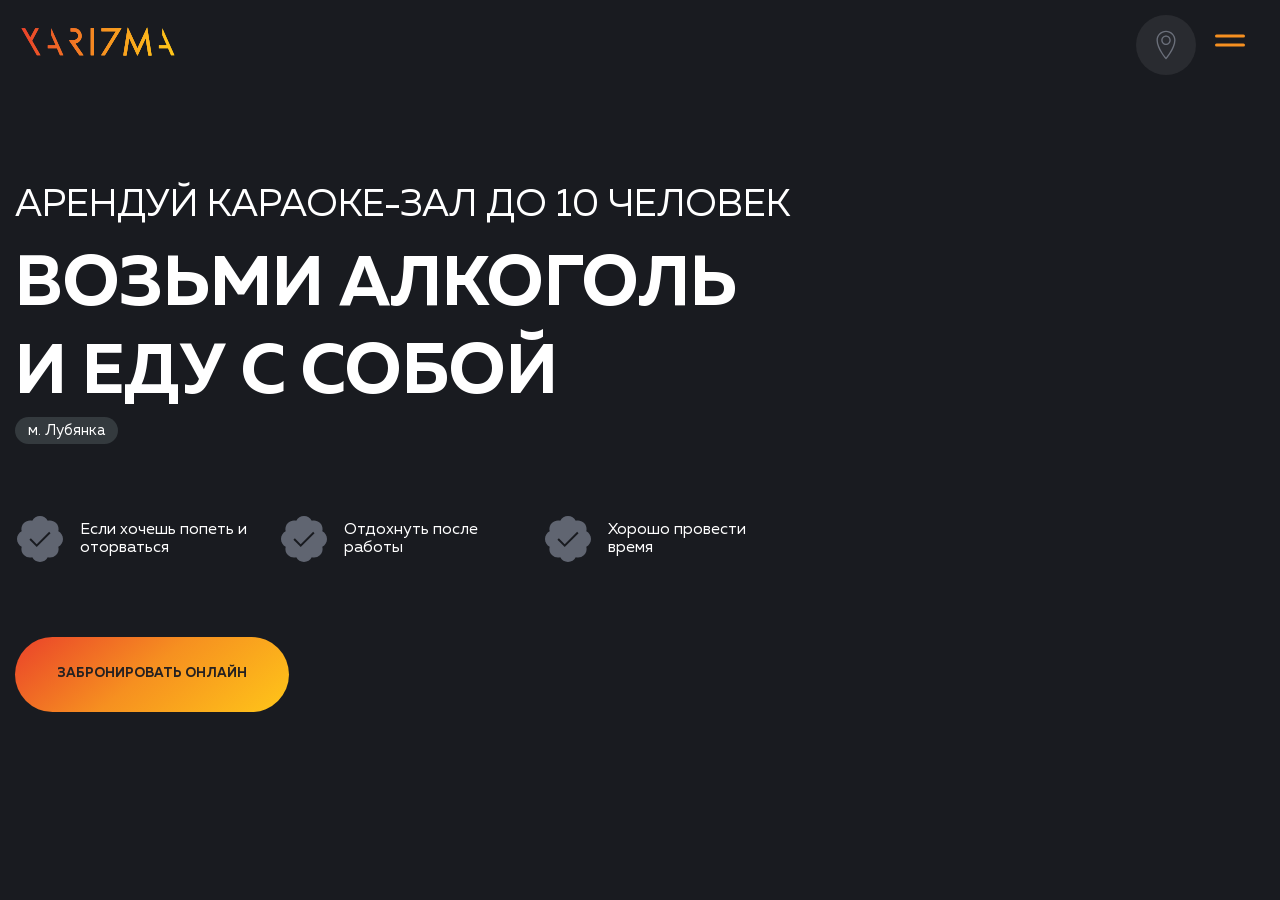
==== index.html @ f0e45266 "Add files via upload" ====
<!doctype html>
<html lang="ru" class="page">
	<head>
		<meta charset="UTF-8" />
		<meta name="viewport" content="width=device-width, initial-scale=1.0" />
		<title>Yarizma</title>
		<link rel="stylesheet" href="css/index.css" />
		<link rel="shortcut icon" href="./icons/favicon.ico" type="image/x-icon" />
		<script type="module" src="./js/index.js"></script>
	</head>
	<body class="page__body">
		<header class="header">
			<div class="container header__container">
				<a href="#" class="header__logo-link">
					<img
						src="./icons/logo.svg"
						alt="Логотип клуба Xarizma"
						width="293"
						height="67"
						loading="lazy"
				/></a>

				<div class="header__info">
					<a href="tel:+380979709090" class="header__phone-link">
						<svg class="header__phone-ico" width="27" height="27">
							<use href="./icons/sprite.svg#phone"></use>
						</svg>
						+38 (097) 970-90-90</a
					>
					<button
						class="header__location-btn header__location-btn--close"
						title="Открыть карту"
						arial-label="кнопка, которая открывает карту на точке м. Лубянка, ул. Сретенский переулок, 4"
						data-modal-button="location"
						data-modal-speed="300"
					>
						<svg class="header__location-ico" width="34" height="34">
							<use href="./icons/sprite.svg#location"></use>
						</svg>
						<span class="header__location-text">м. Лубянка</span>
					</button>
				</div>
				<div class="header__buttons-wrapper">
					<a
						class="header__button-rooms text-btn"
						href="#"
						title="Наши залы"
						aria-label="ссылка наши залы"
					>
						Наши залы</a
					>
					<button
						class="header__button-buy text-btn"
						title="Забронировать"
						aria-label="кнопка забронировать"
						data-modal-button="buy"
						data-modal-speed="300"
					>
						Забронировать
					</button>
				</div>
				<div class="burger-menu__wrapper">
					<button class="burger-menu" title="Меню" aria-label="Открыть меню">
						<span class="burger-menu__line"></span>
						<span class="burger-menu__line"></span>
					</button>
					<button
						class="burger__menu-cross"
						title="Закрыть"
						aria-label="Закрыть меню"
					>
						<img
							src="./icons/cross.svg"
							width="21"
							height="21"
							alt="Ораньжевый крестик, в виде кнопки, который закрывает бургер-меню"
							loading="lazy"
						/>
					</button>
				</div>
			</div>
		</header>
		<div class="hero">
			<div class="container hero__container">
				<p class="hero__text letter-sp-3">Арендуй Караоке-Зал до 10 человек</p>
				<h1 class="hero__title letter-sp-3">
					возьми алкоголь <span class="hero__title-nowrap">и еду с собой</span>
					<strong class="hero__title-addrress letter-sp-3">м. Лубянка</strong>
				</h1>
				<div class="hero__content">
					<div class="hero__content-benefits">
						<ul class="hero__benefits-list">
							<li class="hero__benefits-element">
								Если хочешь попеть и оторваться
							</li>
							<li class="hero__benefits-element">Отдохнуть после работы</li>
							<li class="hero__benefits-element">Хорошо провести время</li>
						</ul>
						<button
							class="hero__btn-buy letter-sp-5"
							title="Забронировать"
							aria-label="кнопка забронировать"
							data-modal-button="buy"
							data-modal-speed="300"
						>
							Забронировать онлайн
						</button>
					</div>
					<!-- <div class="hero__information">
						<p class="hero__information-text">Листайте вниз</p>
						<picture>
							<source srcset="./images/tag.webp" type="webp/img" />
							<img
								class="hero__information__img"
								src="./images/tag.png"
								width="269"
								height="273"
								alt="Круглосуточное разрешение на шум"
								loading="lazy"
							/>
						</picture>
						<p class="hero__information-img__text">
							Можно шуметь
							<span class="hero__information-img__text--accent"
								>Круглосуточно</span
							>
						</p>
						<a href="#!" class="hero__link" title="Связаться с нами"
							>Связаться с нами</a
						>
					</div> -->
				</div>
			</div>
		</div>
		<div class="modal">
			<div class="modal__window modal__location" data-modal-window="location">
				<button
					class="modal__close modal__close-location"
					title="Закрыть"
					aria-label="Закрыть"
					data-modal-close
				>
					<svg width="24" height="24">
						<use href="./icons/sprite.svg#cross"></use>
					</svg>
				</button>
				<div class="modal__content modal__location-content">
					<h3 class="modal__title-location">
						м. Лубянка, ул. Сретенский переулок, 4
					</h3>
					<iframe
						src="https://yandex.ru/map-widget/v1/?um=constructor%3Af7cb417d0a17e6e0592507b84cc55d9c9ef007acceadc57f87f442175ed93447&amp;source=constructor"
						width="500"
						height="400"
						frameborder="0"
						title="Карта"
					></iframe>
				</div>
			</div>
			<div class="modal__window modal__buy" data-modal-window="buy">
				<button
					class="modal__close modal__close-buy"
					title="Закрыть"
					aria-label="Закрыть"
					data-modal-close
				>
					<svg width="24" height="24">
						<use href="./icons/sprite.svg#cross"></use>
					</svg>
				</button>
				<div class="modal__content modal__buy-content">
					<form class="modal__form">
						<fieldset class="modal__form-wrapper">
							<legend class="modal__form-title">
								Забронировать место ОНЛАЙН
							</legend>
							<label class="modal__form-label" for="name"
								><input name="name" type="text" placeholder="Введите своё имя"
							/></label>

							<label class="modal__form-label" for="number">
								<input
									name="number"
									type="text"
									placeholder="Введите свой телефон"
							/></label>

							<label class="modal__form-label" for="email"
								><input
									name="email"
									type="email"
									placeholder="Введите свой email"
							/></label>
						</fieldset>
						<button class="modal__form-btn" type="submit">Забронировать</button>
					</form>
				</div>
			</div>
		</div>
	</body>
</html>
---- css/index.css ----
/* base */

@import "./base/globals.css";
@import "./base/vars.css";
@import "./base/normalize.css";
@import "./base/fonts.css";

/* blocks */

@import "./blocks/header.css";
@import "./blocks/modal.css";
@import "./blocks/modal__location.css";
@import "./blocks/modal__buy.css";
@import "./blocks/burger-menu.css";
@import "./blocks/hero.css";
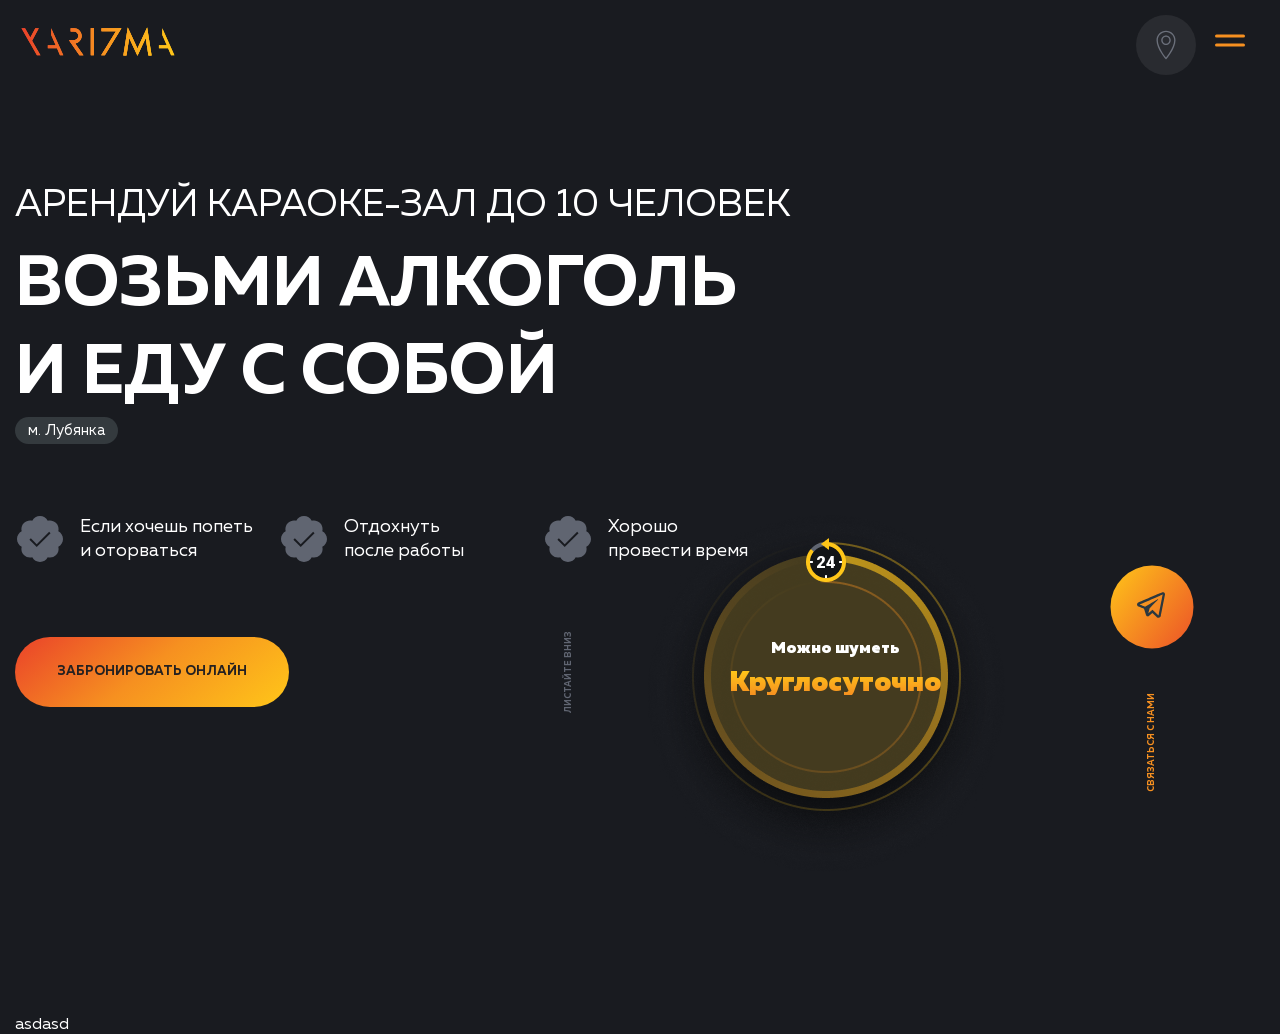
==== commit ce781c9b: "Add files via upload" ====
--- a/index.html
+++ b/index.html
@@ -3,41 +3,38 @@
 	<head>
 		<meta charset="UTF-8" />
 		<meta name="viewport" content="width=device-width, initial-scale=1.0" />
-		<title>Yarizma</title>
-		<link rel="stylesheet" href="css/index.css" />
+		<title>YARIZMA</title>
+		<link rel="stylesheet" href="./css/index.css" />
 		<link rel="shortcut icon" href="./icons/favicon.ico" type="image/x-icon" />
 		<script type="module" src="./js/index.js"></script>
 	</head>
 	<body class="page__body">
 		<header class="header">
 			<div class="container header__container">
-				<a href="#" class="header__logo-link">
-					<img
+				<a href="#" class="header__logo-link"
+					><img
 						src="./icons/logo.svg"
 						alt="Логотип клуба Xarizma"
 						width="293"
 						height="67"
 						loading="lazy"
 				/></a>
-
 				<div class="header__info">
-					<a href="tel:+380979709090" class="header__phone-link">
-						<svg class="header__phone-ico" width="27" height="27">
+					<a href="tel:+380979709090" class="header__phone-link"
+						><svg class="header__phone-ico" width="27" height="27">
 							<use href="./icons/sprite.svg#phone"></use>
 						</svg>
 						+38 (097) 970-90-90</a
-					>
-					<button
+					><button
 						class="header__location-btn header__location-btn--close"
 						title="Открыть карту"
-						arial-label="кнопка, которая открывает карту на точке м. Лубянка, ул. Сретенский переулок, 4"
+						aria-label="кнопка, которая открывает карту на точке м. Лубянка, ул. Сретенский переулок, 4"
 						data-modal-button="location"
 						data-modal-speed="300"
 					>
 						<svg class="header__location-ico" width="34" height="34">
-							<use href="./icons/sprite.svg#location"></use>
-						</svg>
-						<span class="header__location-text">м. Лубянка</span>
+							<use href="./icons/sprite.svg#location"></use></svg
+						><span class="header__location-text">м. Лубянка</span>
 					</button>
 				</div>
 				<div class="header__buttons-wrapper">
@@ -48,8 +45,7 @@
 						aria-label="ссылка наши залы"
 					>
 						Наши залы</a
-					>
-					<button
+					><button
 						class="header__button-buy text-btn"
 						title="Забронировать"
 						aria-label="кнопка забронировать"
@@ -61,10 +57,9 @@
 				</div>
 				<div class="burger-menu__wrapper">
 					<button class="burger-menu" title="Меню" aria-label="Открыть меню">
-						<span class="burger-menu__line"></span>
-						<span class="burger-menu__line"></span>
-					</button>
-					<button
+						<span class="burger-menu__line"></span
+						><span class="burger-menu__line"></span></button
+					><button
 						class="burger__menu-cross"
 						title="Закрыть"
 						aria-label="Закрыть меню"
@@ -84,52 +79,66 @@
 			<div class="container hero__container">
 				<p class="hero__text letter-sp-3">Арендуй Караоке-Зал до 10 человек</p>
 				<h1 class="hero__title letter-sp-3">
-					возьми алкоголь <span class="hero__title-nowrap">и еду с собой</span>
-					<strong class="hero__title-addrress letter-sp-3">м. Лубянка</strong>
+					возьми алкоголь <span class="hero__title-nowrap">и еду с собой</span
+					><strong class="hero__title-addrress letter-sp-3">м. Лубянка</strong>
 				</h1>
+        <ul class="hero__benefits-list letter-sp-3">
+          <li class="hero__benefits-element text-sm">
+            Если хочешь попеть и оторваться
+          </li>
+          <li class="hero__benefits-element text-sm">Отдохнуть после работы</li>
+          <li class="hero__benefits-element text-sm">Хорошо провести время</li>
+        </ul>
 				<div class="hero__content">
-					<div class="hero__content-benefits">
-						<ul class="hero__benefits-list">
-							<li class="hero__benefits-element">
-								Если хочешь попеть и оторваться
-							</li>
-							<li class="hero__benefits-element">Отдохнуть после работы</li>
-							<li class="hero__benefits-element">Хорошо провести время</li>
-						</ul>
-						<button
-							class="hero__btn-buy letter-sp-5"
-							title="Забронировать"
-							aria-label="кнопка забронировать"
-							data-modal-button="buy"
-							data-modal-speed="300"
-						>
-							Забронировать онлайн
-						</button>
+          <div class="hero__content-benefits">
+						<div class="hero__button-wrapper">
+							<button
+								class="hero__btn-buy letter-sp-5"
+								title="Забронировать"
+								aria-label="кнопка забронировать"
+								data-modal-button="buy"
+								data-modal-speed="300"
+							>
+								Забронировать онлайн
+							</button>
+              <p class="hero__content-text text-xxs">Листайте вниз</p>
+						</div>
 					</div>
-					<!-- <div class="hero__information">
-						<p class="hero__information-text">Листайте вниз</p>
-						<picture>
-							<source srcset="./images/tag.webp" type="webp/img" />
-							<img
-								class="hero__information__img"
-								src="./images/tag.png"
-								width="269"
-								height="273"
-								alt="Круглосуточное разрешение на шум"
-								loading="lazy"
-							/>
-						</picture>
-						<p class="hero__information-img__text">
-							Можно шуметь
-							<span class="hero__information-img__text--accent"
-								>Круглосуточно</span
-							>
-						</p>
-						<a href="#!" class="hero__link" title="Связаться с нами"
-							>Связаться с нами</a
-						>
-					</div> -->
-				</div>
+          <div class="hero__content-information">
+            <div class="hero__content-information__img-wrapper">
+              <picture
+                ><source srcset="./images/tag.webp" type="webp/img" />
+                <img
+                  class="hero__content-information-img"
+                  src="./images/tag.png"
+                  width="373"
+                  height="373"
+                  alt="Круглосуточное разрешение на шум"
+                  loading="lazy"
+              /></picture>
+              <p class="hero__content-information-img__text">
+                Можно шуметь
+                <span class="hero__content-information-img__text--accent"
+                  >Круглосуточно</span
+                >
+              </p>
+            </div>
+            <div class="hero__link-wrapper">
+              <a
+                class="hero__link text-xxs"
+                href="https://web.telegram.org/a/#5429299529"
+                title="Связаться с нами"
+                target="_blank"
+                rel="noopener"
+                >Связаться с нами
+                <svg class="hero__link-ico" width="35" height="35">
+                  <use href="icons/sprite.svg#telegram-ico"></use>
+                </svg>
+              </a>
+            </div>
+          </div>
+				</div>
+        asdasd
 			</div>
 		</div>
 		<div class="modal">
@@ -175,17 +184,16 @@
 								Забронировать место ОНЛАЙН
 							</legend>
 							<label class="modal__form-label" for="name"
-								><input name="name" type="text" placeholder="Введите своё имя"
-							/></label>
-
-							<label class="modal__form-label" for="number">
-								<input
+								><input
+									name="name"
+									type="text"
+									placeholder="Введите своё имя" /></label
+							><label class="modal__form-label" for="number"
+								><input
 									name="number"
 									type="text"
-									placeholder="Введите свой телефон"
-							/></label>
-
-							<label class="modal__form-label" for="email"
+									placeholder="Введите свой телефон" /></label
+							><label class="modal__form-label" for="email"
 								><input
 									name="email"
 									type="email"
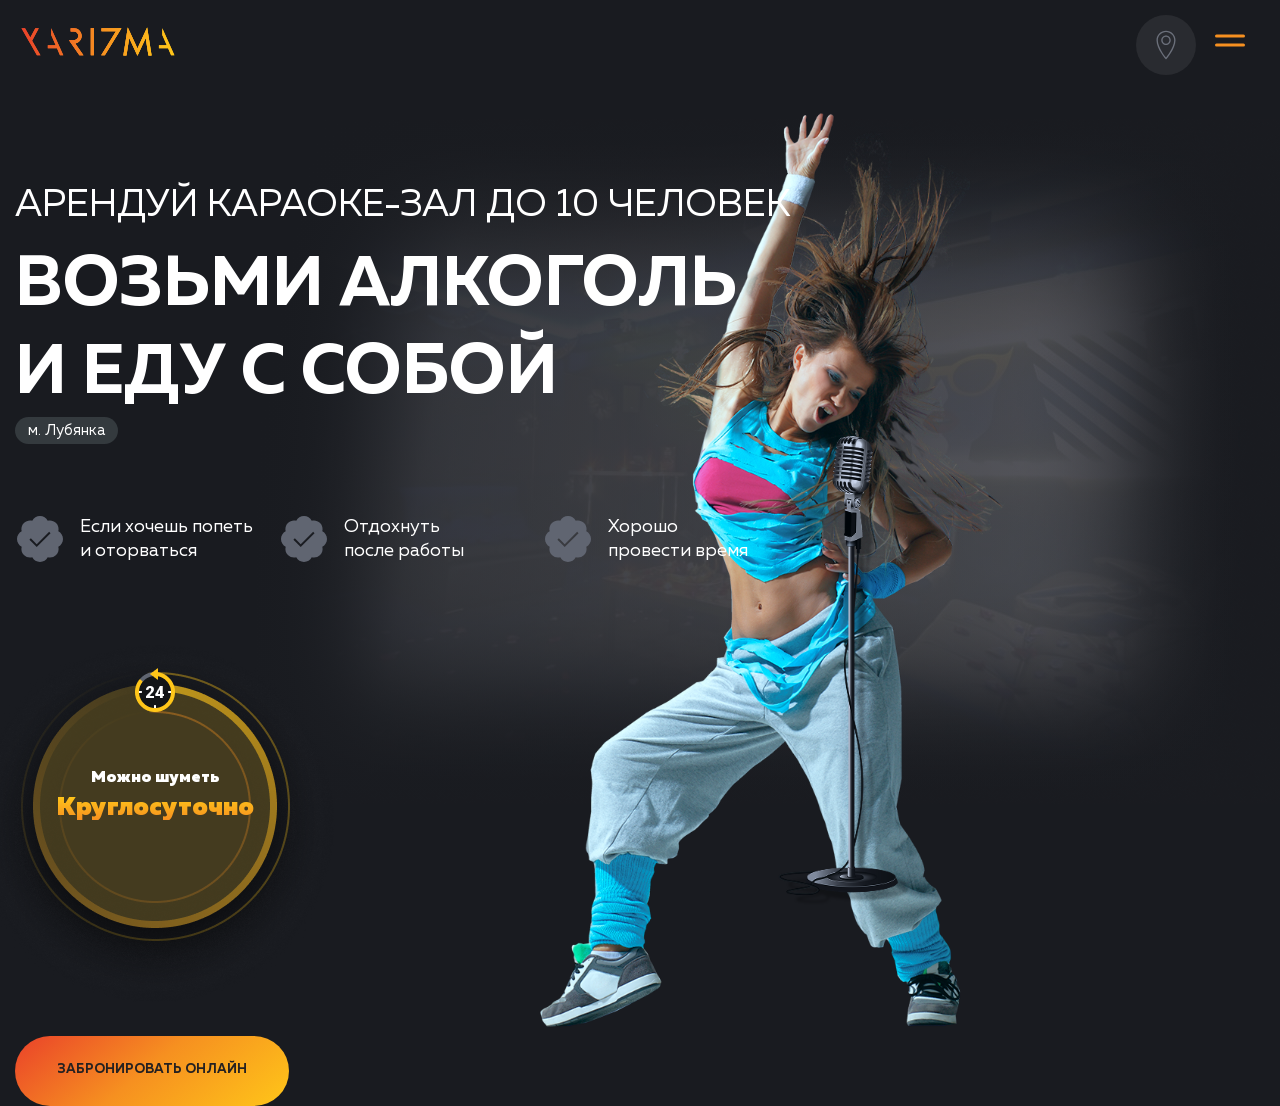
==== commit f68cd947: "Add files via upload" ====
--- a/index.html
+++ b/index.html
@@ -77,20 +77,30 @@
 		</header>
 		<div class="hero">
 			<div class="container hero__container">
+				<div class="hero__img-decor">
+					<img
+						class="hero__img-img"
+						src="./images/header_img-girl.png"
+						alt="Девушка, которая поёт караоке в караоке-клубе, держит в руках микрофон. Вся энергичная и очень весёлая. У неё имеется на лице макияж, одета она в голубые оттенки цветов на одежде."
+						width="700"
+						height="1247"
+						loading="lazy"
+					/>
+				</div>
 				<p class="hero__text letter-sp-3">Арендуй Караоке-Зал до 10 человек</p>
 				<h1 class="hero__title letter-sp-3">
 					возьми алкоголь <span class="hero__title-nowrap">и еду с собой</span
 					><strong class="hero__title-addrress letter-sp-3">м. Лубянка</strong>
 				</h1>
-        <ul class="hero__benefits-list letter-sp-3">
-          <li class="hero__benefits-element text-sm">
-            Если хочешь попеть и оторваться
-          </li>
-          <li class="hero__benefits-element text-sm">Отдохнуть после работы</li>
-          <li class="hero__benefits-element text-sm">Хорошо провести время</li>
-        </ul>
+				<ul class="hero__benefits-list letter-sp-3">
+					<li class="hero__benefits-element text-sm">
+						Если хочешь попеть и оторваться
+					</li>
+					<li class="hero__benefits-element text-sm">Отдохнуть после работы</li>
+					<li class="hero__benefits-element text-sm">Хорошо провести время</li>
+				</ul>
 				<div class="hero__content">
-          <div class="hero__content-benefits">
+					<div class="hero__content-benefits">
 						<div class="hero__button-wrapper">
 							<button
 								class="hero__btn-buy letter-sp-5"
@@ -101,45 +111,94 @@
 							>
 								Забронировать онлайн
 							</button>
-              <p class="hero__content-text text-xxs">Листайте вниз</p>
+							<p class="hero__content-text text-xxs">Листайте вниз</p>
 						</div>
 					</div>
-          <div class="hero__content-information">
-            <div class="hero__content-information__img-wrapper">
-              <picture
-                ><source srcset="./images/tag.webp" type="webp/img" />
-                <img
-                  class="hero__content-information-img"
-                  src="./images/tag.png"
-                  width="373"
-                  height="373"
-                  alt="Круглосуточное разрешение на шум"
-                  loading="lazy"
-              /></picture>
-              <p class="hero__content-information-img__text">
-                Можно шуметь
-                <span class="hero__content-information-img__text--accent"
-                  >Круглосуточно</span
-                >
-              </p>
-            </div>
-            <div class="hero__link-wrapper">
-              <a
-                class="hero__link text-xxs"
-                href="https://web.telegram.org/a/#5429299529"
-                title="Связаться с нами"
-                target="_blank"
-                rel="noopener"
-                >Связаться с нами
-                <svg class="hero__link-ico" width="35" height="35">
-                  <use href="icons/sprite.svg#telegram-ico"></use>
-                </svg>
-              </a>
-            </div>
-          </div>
-				</div>
-        asdasd
-			</div>
+					<div class="hero__content-information">
+						<div class="hero__content-information__img-wrapper">
+							<picture
+								><source srcset="./images/tag.webp" type="webp/img" />
+								<img
+									class="hero__content-information-img"
+									src="./images/tag.png"
+									width="373"
+									height="373"
+									alt="Круглосуточное разрешение на шум"
+									loading="lazy"
+							/></picture>
+							<p class="hero__content-information-img__text">
+								Можно шуметь
+								<span class="hero__content-information-img__text--accent"
+									>Круглосуточно</span
+								>
+							</p>
+						</div>
+						<div class="hero__link-wrapper">
+							<a
+								class="hero__link text-xxs"
+								href="https://web.telegram.org/a/#5429299529"
+								title="Связаться с нами"
+								target="_blank"
+								rel="noopener"
+								>Связаться с нами
+								<svg class="hero__link-ico" width="35" height="35">
+									<use href="icons/sprite.svg#telegram-ico"></use>
+								</svg>
+							</a>
+						</div>
+					</div>
+				</div>
+			</div>
+			<!-- <div class="hero__content-characteristics">
+				<ul class="hero__content-characteristics-list">
+					<li class="hero__content-characteristics-item">
+						<svg
+							class="hero__content-characteristics-ico"
+							width="70"
+							height="70"
+						>
+							<use href="./icons/icon_micro.svg"></use>
+						</svg>
+						<p class="hero__content-characteristics-text">
+							Профессиональное караоке AST-50
+						</p>
+					</li>
+					<li class="hero__content-characteristics-item">
+						<svg
+							class="hero__content-characteristics-ico"
+							width="67"
+							height="67"
+						>
+							<use href="./icons/icon_champagne_bottle.svg"></use>
+						</svg>
+						<p class="hero__content-characteristics-text">
+							Без пробкового сбора
+						</p>
+					</li>
+					<li class="hero__content-characteristics-item">
+						<svg
+							class="hero__content-characteristics-ico"
+							width="68"
+							height="68"
+						>
+							<use href="./icons/icon_cash_in_hand.svg"></use>
+						</svg>
+						<p class="hero__content-characteristics-text">Без депозита</p>
+					</li>
+					<li class="hero__content-characteristics-item">
+						<svg
+							class="hero__content-characteristics-ico"
+							width="68"
+							height="68"
+						>
+							<use href="./icons/icon_confetti.svg"></use>
+						</svg>
+						<p class="hero__content-characteristics-text">
+							Скидка в День Рождения
+						</p>
+					</li>
+				</ul>
+			</div> -->
 		</div>
 		<div class="modal">
 			<div class="modal__window modal__location" data-modal-window="location">
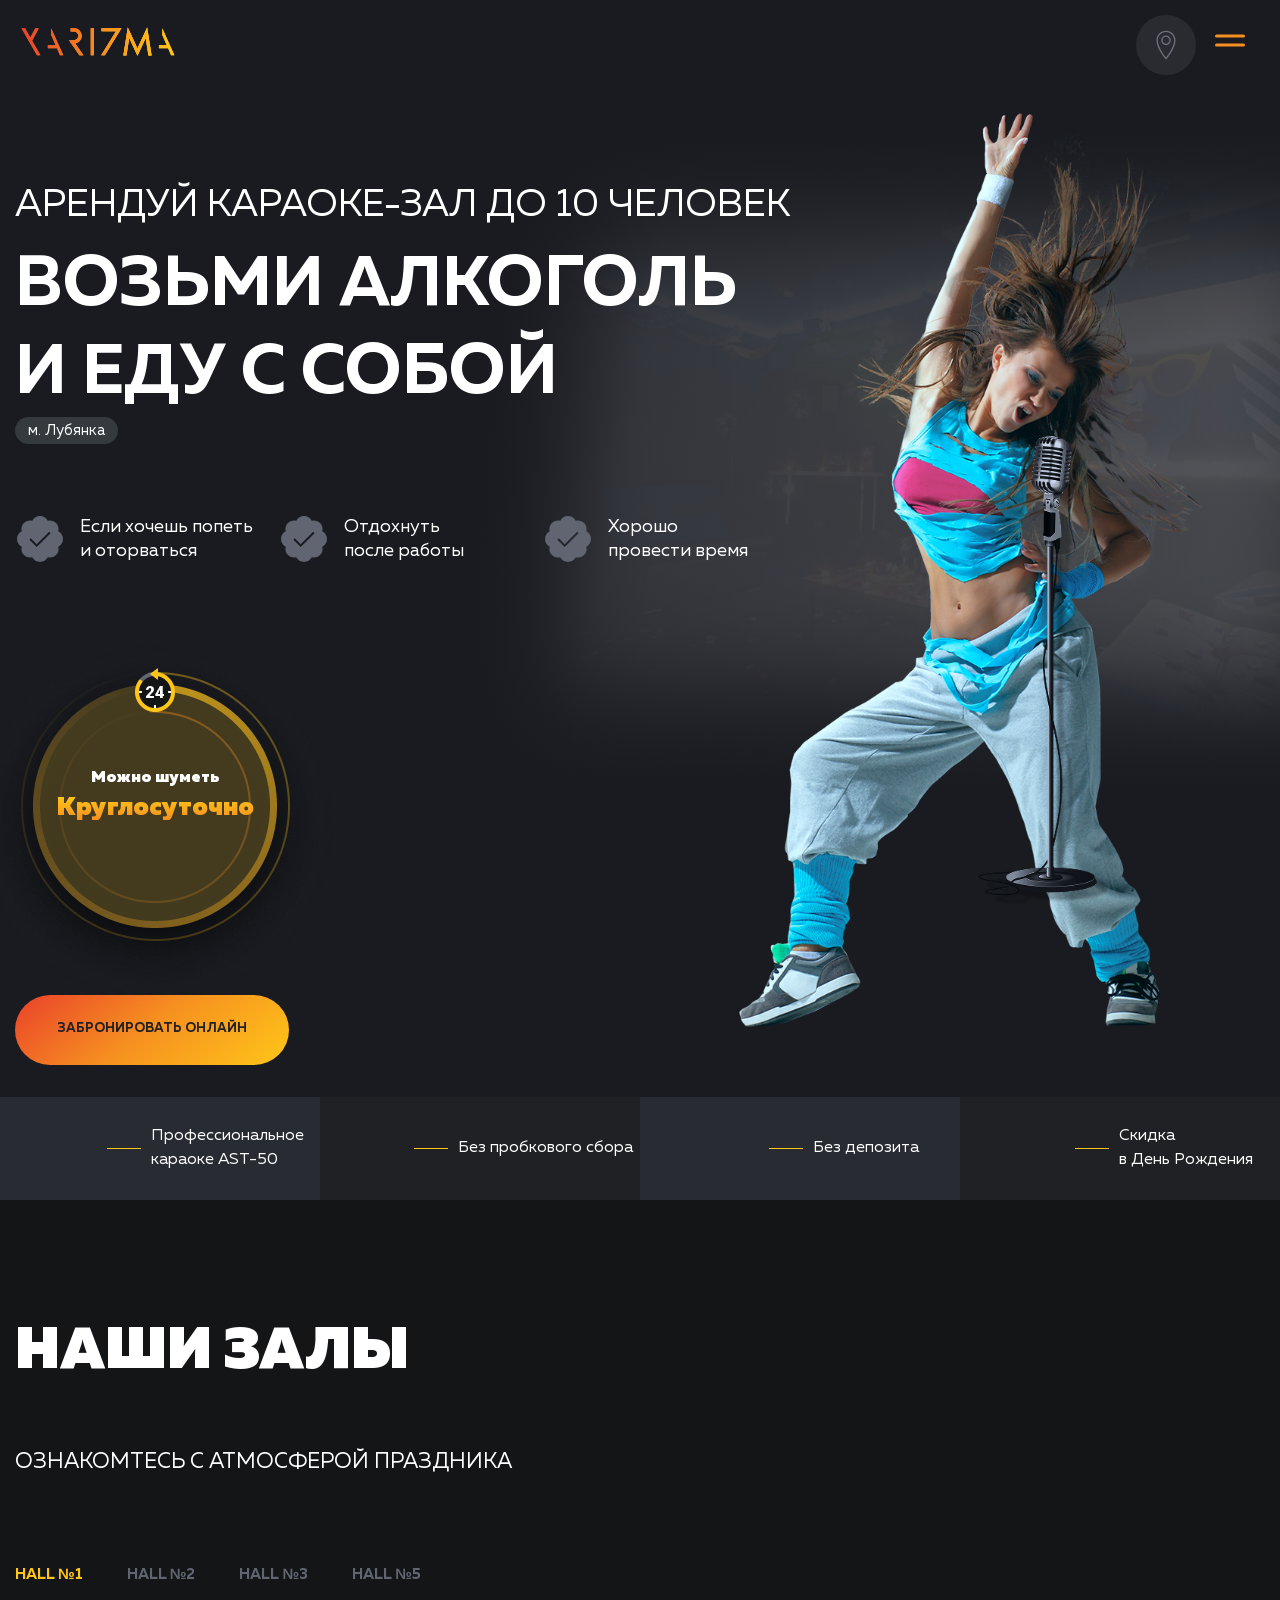
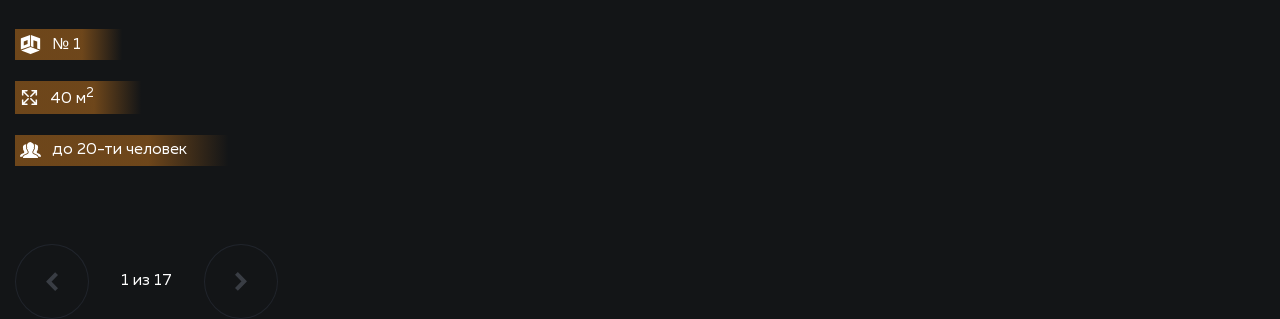
==== commit ba9946ad: "Add files via upload" ====
--- a/index.html
+++ b/index.html
@@ -75,131 +75,247 @@
 				</div>
 			</div>
 		</header>
-		<div class="hero">
-			<div class="container hero__container">
-				<div class="hero__img-decor">
-					<img
-						class="hero__img-img"
-						src="./images/header_img-girl.png"
-						alt="Девушка, которая поёт караоке в караоке-клубе, держит в руках микрофон. Вся энергичная и очень весёлая. У неё имеется на лице макияж, одета она в голубые оттенки цветов на одежде."
-						width="700"
-						height="1247"
-						loading="lazy"
-					/>
-				</div>
-				<p class="hero__text letter-sp-3">Арендуй Караоке-Зал до 10 человек</p>
-				<h1 class="hero__title letter-sp-3">
-					возьми алкоголь <span class="hero__title-nowrap">и еду с собой</span
-					><strong class="hero__title-addrress letter-sp-3">м. Лубянка</strong>
-				</h1>
-				<ul class="hero__benefits-list letter-sp-3">
-					<li class="hero__benefits-element text-sm">
-						Если хочешь попеть и оторваться
-					</li>
-					<li class="hero__benefits-element text-sm">Отдохнуть после работы</li>
-					<li class="hero__benefits-element text-sm">Хорошо провести время</li>
-				</ul>
-				<div class="hero__content">
-					<div class="hero__content-benefits">
-						<div class="hero__button-wrapper">
-							<button
-								class="hero__btn-buy letter-sp-5"
-								title="Забронировать"
-								aria-label="кнопка забронировать"
-								data-modal-button="buy"
-								data-modal-speed="300"
-							>
-								Забронировать онлайн
-							</button>
-							<p class="hero__content-text text-xxs">Листайте вниз</p>
+		<main class="main">
+			<section class="hero">
+				<div class="container hero__container">
+					<div class="hero__img-decor">
+						<img
+							class="hero__img-img"
+							src="./images/header_img-girl.png"
+							alt="Девушка, которая поёт караоке в караоке-клубе, держит в руках микрофон. Вся энергичная и очень весёлая. У неё имеется на лице макияж, одета она в голубые оттенки цветов на одежде."
+							width="700"
+							height="1247"
+							loading="lazy"
+						/>
+					</div>
+					<p class="hero__text letter-sp-3">
+						Арендуй Караоке-Зал до 10 человек
+					</p>
+					<h1 class="hero__title letter-sp-3">
+						возьми алкоголь <span class="hero__title-nowrap">и еду с собой</span
+						><strong class="hero__title-addrress letter-sp-3"
+							>м. Лубянка</strong
+						>
+					</h1>
+					<ul class="hero__benefits-list letter-sp-3">
+						<li class="hero__benefits-element text-sm">
+							Если хочешь попеть и оторваться
+						</li>
+						<li class="hero__benefits-element text-sm">
+							Отдохнуть после работы
+						</li>
+						<li class="hero__benefits-element text-sm">
+							Хорошо провести время
+						</li>
+					</ul>
+					<div class="hero__content">
+						<div class="hero__content-benefits">
+							<div class="hero__button-wrapper">
+								<button
+									class="hero__btn-buy letter-sp-5"
+									title="Забронировать"
+									aria-label="кнопка забронировать"
+									data-modal-button="buy"
+									data-modal-speed="300"
+								>
+									Забронировать онлайн
+								</button>
+								<p class="hero__content-text text-xxs">Листайте вниз</p>
+							</div>
+						</div>
+						<div class="hero__content-information">
+							<div class="hero__content-information__img-wrapper">
+								<picture
+									><source srcset="./images/tag.webp" type="webp/img" />
+									<img
+										class="hero__content-information-img"
+										src="./images/tag.png"
+										width="373"
+										height="373"
+										alt="Круглосуточное разрешение на шум"
+										loading="lazy"
+								/></picture>
+								<p class="hero__content-information-img__text">
+									Можно шуметь
+									<span class="hero__content-information-img__text--accent"
+										>Круглосуточно</span
+									>
+								</p>
+							</div>
+							<div class="hero__link-wrapper">
+								<a
+									class="hero__link text-xxs"
+									href="https://web.telegram.org/a/#5429299529"
+									title="Связаться с нами"
+									target="_blank"
+									rel="noopener"
+									>Связаться с нами
+									<svg class="hero__link-ico" width="35" height="35">
+										<use href="icons/sprite.svg#telegram-ico"></use>
+									</svg>
+								</a>
+							</div>
 						</div>
 					</div>
-					<div class="hero__content-information">
-						<div class="hero__content-information__img-wrapper">
-							<picture
-								><source srcset="./images/tag.webp" type="webp/img" />
-								<img
-									class="hero__content-information-img"
-									src="./images/tag.png"
-									width="373"
-									height="373"
-									alt="Круглосуточное разрешение на шум"
-									loading="lazy"
-							/></picture>
-							<p class="hero__content-information-img__text">
-								Можно шуметь
-								<span class="hero__content-information-img__text--accent"
-									>Круглосуточно</span
-								>
+				</div>
+				<div class="hero__content-characteristics">
+					<ul class="hero__content-characteristics-list text-xl">
+						<li class="hero__content-characteristics-item">
+							<div class="hero__content-characteristics-wrapper">
+								<svg
+									class="hero__content-characteristics-ico"
+									width="70"
+									height="70"
+								>
+									<use href="./icons/icon_micro.svg"></use>
+								</svg>
+								<span class="hero__content-characteristics-line"></span>
+							</div>
+							<p class="hero__content-characteristics-text">
+								<span class="top">Профессиональное</span>
+								караоке AST-50
 							</p>
+						</li>
+						<li class="hero__content-characteristics-item">
+							<div class="hero__content-characteristics-wrapper">
+								<svg
+									class="hero__content-characteristics-ico"
+									width="67"
+									height="67"
+								>
+									<use href="./icons/icon_champagne_bottle.svg"></use>
+								</svg>
+								<span class="hero__content-characteristics-line"></span>
+							</div>
+							<p class="hero__content-characteristics-text">
+								Без пробкового сбора
+							</p>
+						</li>
+						<li class="hero__content-characteristics-item">
+							<div class="hero__content-characteristics-wrapper">
+								<svg
+									class="hero__content-characteristics-ico"
+									width="68"
+									height="68"
+								>
+									<use href="./icons/icon_cash_in_hand.svg"></use>
+								</svg>
+								<span class="hero__content-characteristics-line"></span>
+							</div>
+							<p class="hero__content-characteristics-text">Без депозита</p>
+						</li>
+						<li class="hero__content-characteristics-item">
+							<div class="hero__content-characteristics-wrapper">
+								<svg
+									class="hero__content-characteristics-ico"
+									width="68"
+									height="68"
+								>
+									<use
+										class="hero__content-characteristics-img"
+										href="./icons/icon_confetti.svg"
+									></use>
+								</svg>
+								<span class="hero__content-characteristics-line"></span>
+							</div>
+							<p class="hero__content-characteristics-text">
+								<span class="top">Скидка </span>
+								<span class="bottom">в День Рождения</span>
+							</p>
+						</li>
+					</ul>
+				</div>
+			</section>
+			<section class="our__gyms">
+				<div class="our__gyms-container container">
+					<h2 class="our__gyms-title title-xxl">Наши залы</h2>
+					<div class="our__gyms-content">
+						<p class="our__gyms-text text-xxl">
+							Ознакомтесь с атмосферой праздника
+						</p>
+						<div class="our__gyms-halls">
+							<ul class="our__gyms-halls__list">
+								<li class="our__gyms-halls__item">
+									<button
+										class="our__gyms-halls__text our__gyms-halls__text-selected text-xxxl"
+									>
+										Hall №1
+									</button>
+								</li>
+								<li class="our__gyms-halls__item">
+									<button class="our__gyms-halls__text text-xxxl">
+										Hall №2
+									</button>
+								</li>
+								<li class="our__gyms-halls__item">
+									<button class="our__gyms-halls__text text-xxxl">
+										Hall №3
+									</button>
+								</li>
+								<li class="our__gyms-halls__item">
+									<button class="our__gyms-halls__text text-xxxl">
+										Hall №5
+									</button>
+								</li>
+							</ul>
+							<div class="our__gyms-information">
+								<ul class="our__gyms-information-list">
+									<li class="our__gyms-information-item">
+										<p class="our__gyms-information-text">№ 1</p>
+									</li>
+									<li class="our__gyms-information-item">
+										<p class="our__gyms-information-text">40 м<sup>2</sup></p>
+									</li>
+									<li class="our__gyms-information-item">
+										<p class="our__gyms-information-text">до 20-ти человек</p>
+									</li>
+								</ul>
+							</div>
+							<div class="our__gyms-buttons">
+								<button
+									class="our__gyms-buttons-btn_left"
+									aria-label="Кнопка влево"
+									title="Влево"
+                  disabled
+								>
+									<svg
+										class="our__gyms-buttons-arrow-left"
+										width="12"
+										height="19"
+									>
+										<use href="icons/sprite.svg#arrow"></use>
+									</svg>
+								</button>
+								<p class="our__gyms-buttons-numbers">1 из 17</p>
+								<button
+									class="our__gyms-buttons-btn_right"
+									aria-label="Кнопка вправо"
+									title="Вправо"
+                  disabled
+								>
+									<svg
+										class="our__gyms-buttons-arrow-right"
+										width="12"
+										height="19"
+									>
+										<use href="icons/sprite.svg#arrow"></use>
+									</svg>
+								</button>
+							</div>
 						</div>
-						<div class="hero__link-wrapper">
-							<a
-								class="hero__link text-xxs"
-								href="https://web.telegram.org/a/#5429299529"
-								title="Связаться с нами"
-								target="_blank"
-								rel="noopener"
-								>Связаться с нами
-								<svg class="hero__link-ico" width="35" height="35">
-									<use href="icons/sprite.svg#telegram-ico"></use>
-								</svg>
-							</a>
-						</div>
+						<!-- <button
+							class="hero__btn-buy letter-sp-5"
+							title="Забронировать"
+							aria-label="кнопка забронировать"
+							data-modal-button="buy"
+							data-modal-speed="300"
+						>
+							Забронировать
+						</button> -->
 					</div>
 				</div>
-			</div>
-			<!-- <div class="hero__content-characteristics">
-				<ul class="hero__content-characteristics-list">
-					<li class="hero__content-characteristics-item">
-						<svg
-							class="hero__content-characteristics-ico"
-							width="70"
-							height="70"
-						>
-							<use href="./icons/icon_micro.svg"></use>
-						</svg>
-						<p class="hero__content-characteristics-text">
-							Профессиональное караоке AST-50
-						</p>
-					</li>
-					<li class="hero__content-characteristics-item">
-						<svg
-							class="hero__content-characteristics-ico"
-							width="67"
-							height="67"
-						>
-							<use href="./icons/icon_champagne_bottle.svg"></use>
-						</svg>
-						<p class="hero__content-characteristics-text">
-							Без пробкового сбора
-						</p>
-					</li>
-					<li class="hero__content-characteristics-item">
-						<svg
-							class="hero__content-characteristics-ico"
-							width="68"
-							height="68"
-						>
-							<use href="./icons/icon_cash_in_hand.svg"></use>
-						</svg>
-						<p class="hero__content-characteristics-text">Без депозита</p>
-					</li>
-					<li class="hero__content-characteristics-item">
-						<svg
-							class="hero__content-characteristics-ico"
-							width="68"
-							height="68"
-						>
-							<use href="./icons/icon_confetti.svg"></use>
-						</svg>
-						<p class="hero__content-characteristics-text">
-							Скидка в День Рождения
-						</p>
-					</li>
-				</ul>
-			</div> -->
-		</div>
+			</section>
+		</main>
 		<div class="modal">
 			<div class="modal__window modal__location" data-modal-window="location">
 				<button
--- a/css/index.css
+++ b/css/index.css
@@ -12,4 +12,5 @@
 @import "./blocks/modal__location.css";
 @import "./blocks/modal__buy.css";
 @import "./blocks/burger-menu.css";
-@import "./blocks/hero.css";+@import "./blocks/hero.css";
+@import "./blocks/our-gyms.css";
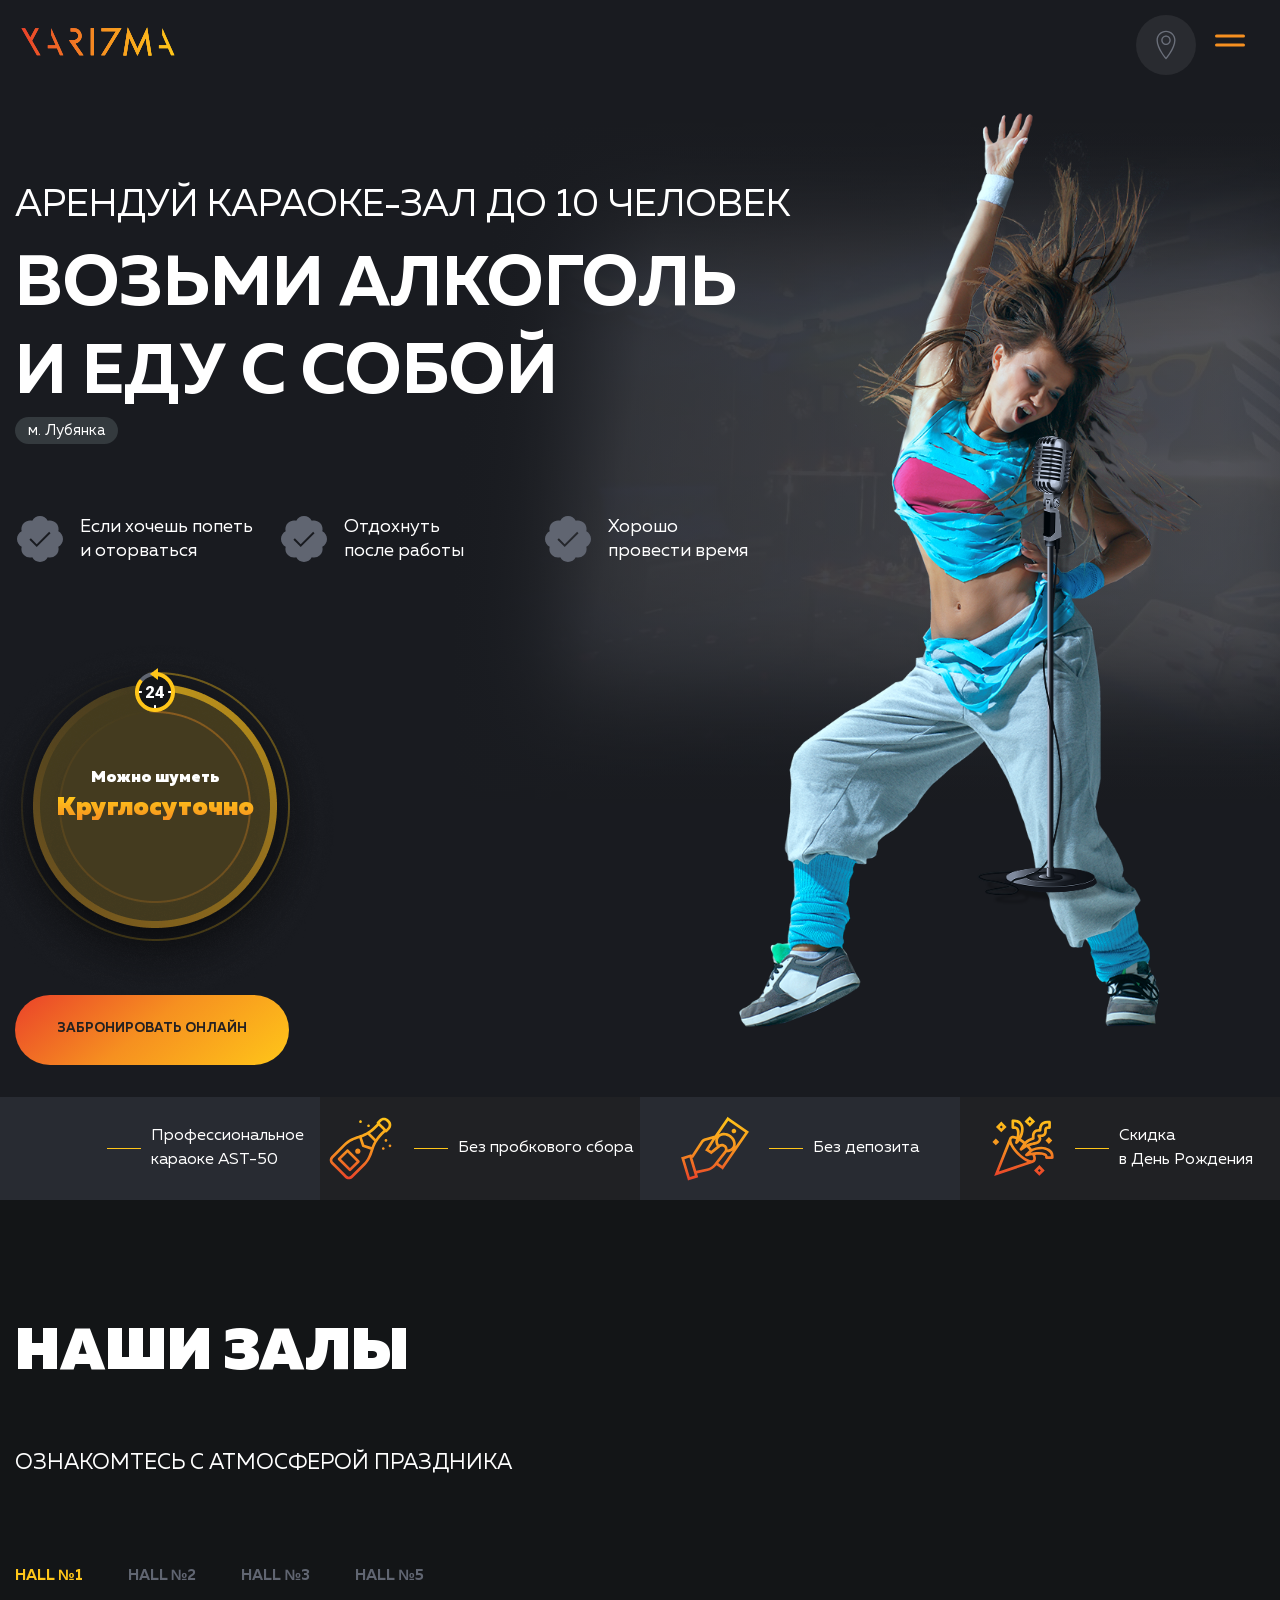
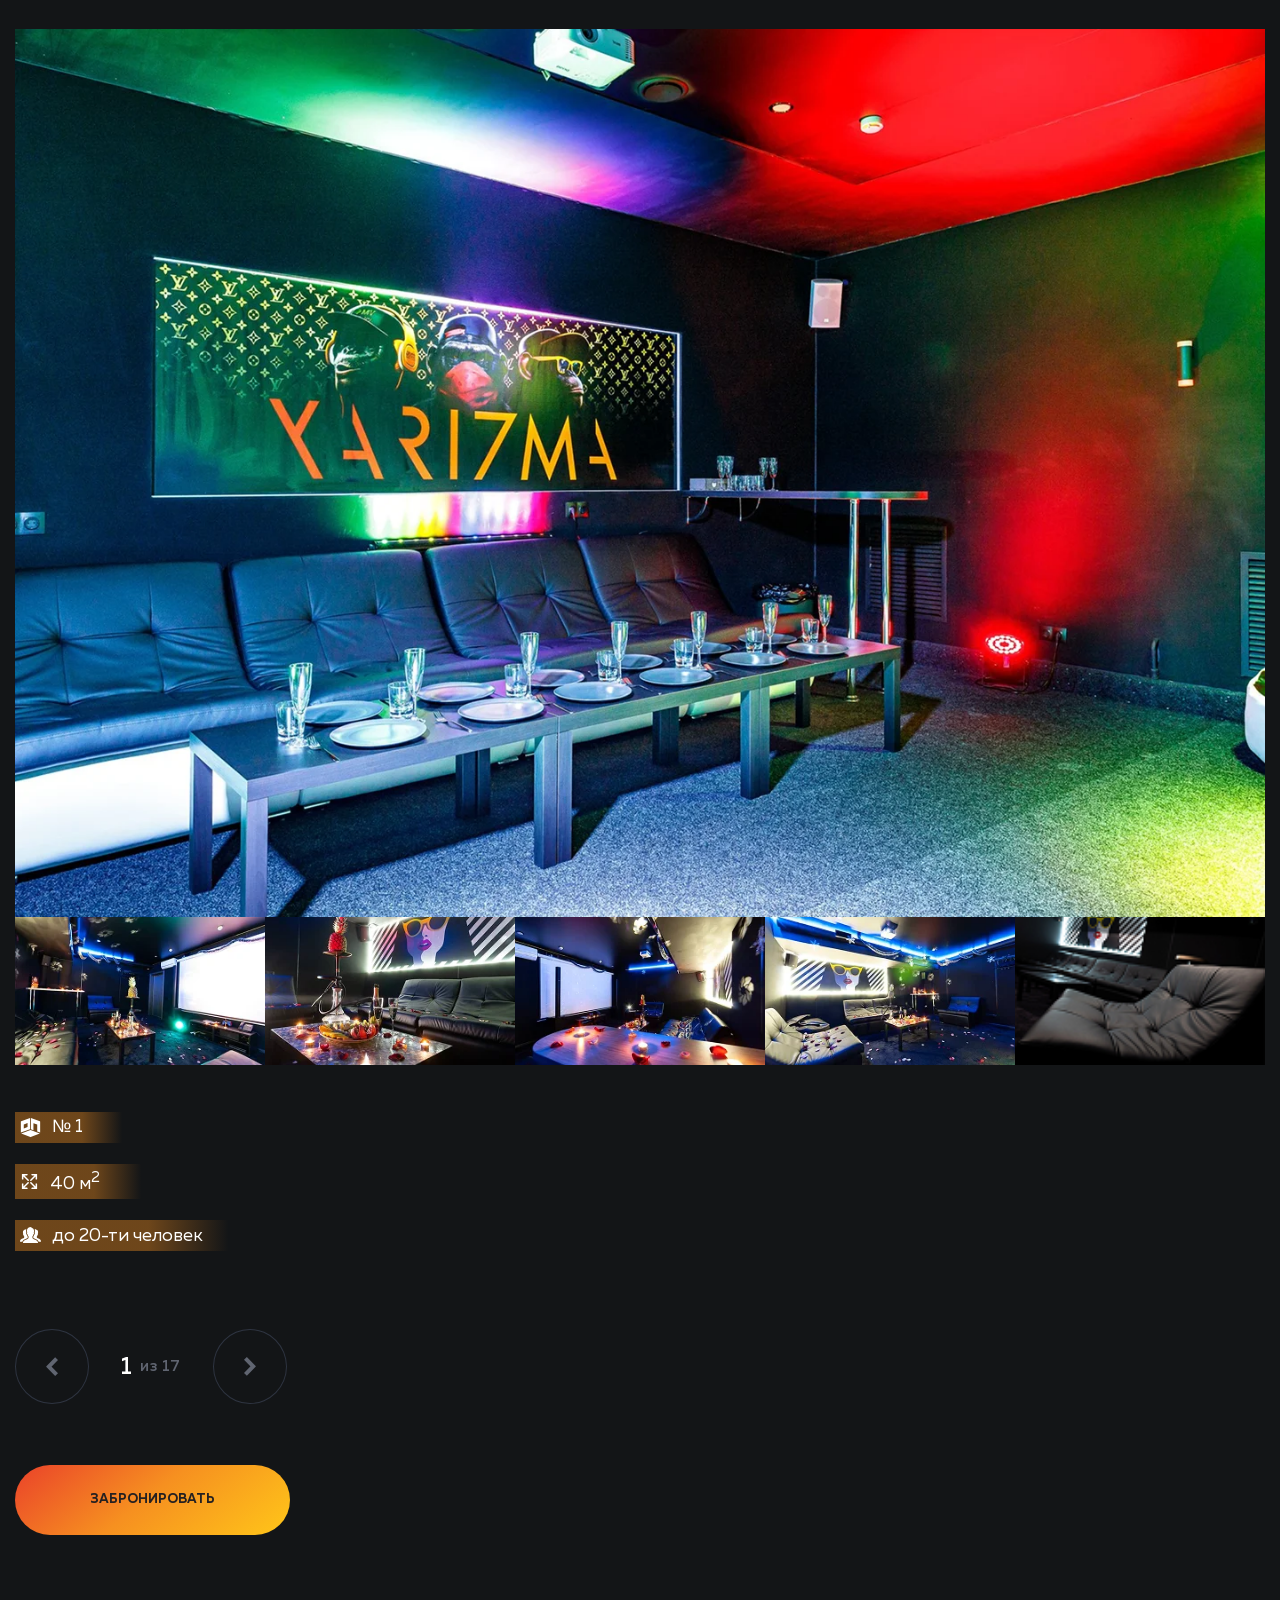
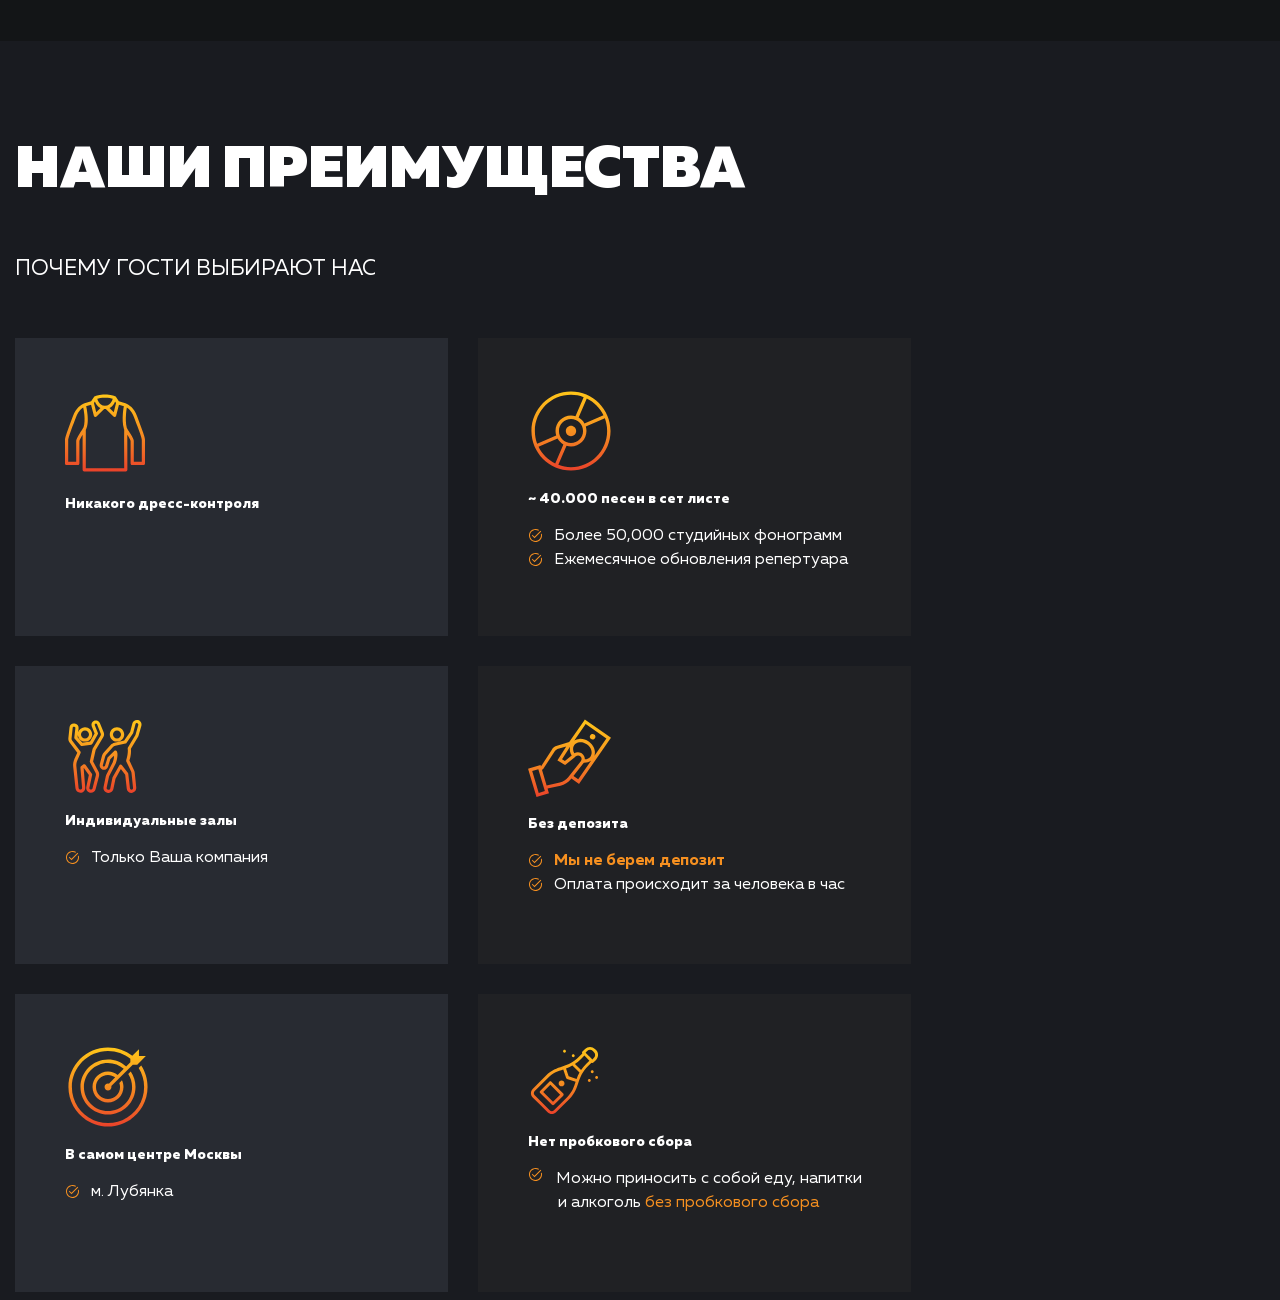
==== commit e4f6cce6: "Add files via upload" ====
--- a/index.html
+++ b/index.html
@@ -3,6 +3,10 @@
 	<head>
 		<meta charset="UTF-8" />
 		<meta name="viewport" content="width=device-width, initial-scale=1.0" />
+		<meta
+			name="description"
+			content="Караоке-клуб YARIZMA: арендуйте залы до 10 человек, без пробкового сбора и депозита. Профессиональное караоке AST-50, скидки в День Рождения. М. Лубянка"
+		/>
 		<title>YARIZMA</title>
 		<link rel="stylesheet" href="./css/index.css" />
 		<link rel="shortcut icon" href="./icons/favicon.ico" type="image/x-icon" />
@@ -15,6 +19,7 @@
 					><img
 						src="./icons/logo.svg"
 						alt="Логотип клуба Xarizma"
+            title="Yarizma"
 						width="293"
 						height="67"
 						loading="lazy"
@@ -79,14 +84,17 @@
 			<section class="hero">
 				<div class="container hero__container">
 					<div class="hero__img-decor">
-						<img
-							class="hero__img-img"
-							src="./images/header_img-girl.png"
-							alt="Девушка, которая поёт караоке в караоке-клубе, держит в руках микрофон. Вся энергичная и очень весёлая. У неё имеется на лице макияж, одета она в голубые оттенки цветов на одежде."
-							width="700"
-							height="1247"
-							loading="lazy"
-						/>
+						<picture>
+							<source srcset="./images/hero_img-girl.webp" type="image/webp" />
+							<img
+								class="hero__img-img"
+								src="./images/hero_img-girl.png"
+								alt="Девушка, которая поёт караоке в караоке-клубе, держит в руках микрофон. Вся энергичная и очень весёлая. У неё имеется на лице макияж, одета она в голубые оттенки цветов одежды."
+								width="700"
+								height="1247"
+								loading="lazy"
+							/>
+						</picture>
 					</div>
 					<p class="hero__text letter-sp-3">
 						Арендуй Караоке-Зал до 10 человек
@@ -112,7 +120,7 @@
 						<div class="hero__content-benefits">
 							<div class="hero__button-wrapper">
 								<button
-									class="hero__btn-buy letter-sp-5"
+									class="hero__btn-buy buy-btn letter-sp-5"
 									title="Забронировать"
 									aria-label="кнопка забронировать"
 									data-modal-button="buy"
@@ -126,7 +134,7 @@
 						<div class="hero__content-information">
 							<div class="hero__content-information__img-wrapper">
 								<picture
-									><source srcset="./images/tag.webp" type="webp/img" />
+									><source srcset="./images/tag.webp" type="image/webp" />
 									<img
 										class="hero__content-information-img"
 										src="./images/tag.png"
@@ -183,7 +191,7 @@
 									width="67"
 									height="67"
 								>
-									<use href="./icons/icon_champagne_bottle.svg"></use>
+									<use href="./icons/sprite.svg#bottle-champagne-icon"></use>
 								</svg>
 								<span class="hero__content-characteristics-line"></span>
 							</div>
@@ -198,7 +206,7 @@
 									width="68"
 									height="68"
 								>
-									<use href="./icons/icon_cash_in_hand.svg"></use>
+									<use href="./icons/sprite.svg#cash_hand"></use>
 								</svg>
 								<span class="hero__content-characteristics-line"></span>
 							</div>
@@ -213,14 +221,14 @@
 								>
 									<use
 										class="hero__content-characteristics-img"
-										href="./icons/icon_confetti.svg"
+										href="./icons/sprite.svg#confetti-ico"
 									></use>
 								</svg>
 								<span class="hero__content-characteristics-line"></span>
 							</div>
 							<p class="hero__content-characteristics-text">
 								<span class="top">Скидка </span>
-								<span class="bottom">в День Рождения</span>
+								в День Рождения
 							</p>
 						</li>
 					</ul>
@@ -228,38 +236,416 @@
 			</section>
 			<section class="our__gyms">
 				<div class="our__gyms-container container">
-					<h2 class="our__gyms-title title-xxl">Наши залы</h2>
 					<div class="our__gyms-content">
+						<h2 class="our__gyms-title title-xxl">Наши залы</h2>
 						<p class="our__gyms-text text-xxl">
 							Ознакомтесь с атмосферой праздника
 						</p>
-						<div class="our__gyms-halls">
-							<ul class="our__gyms-halls__list">
-								<li class="our__gyms-halls__item">
-									<button
-										class="our__gyms-halls__text our__gyms-halls__text-selected text-xxxl"
+						<div class="our__gyms-content__main-information">
+							<div class="our__gyms-halls">
+								<div class="our__gyms-halls__list" data-sizes="list">
+									<button
+										class="text-xxxl our__gyms-halls__text our__gyms-halls__text-selected"
+										aria-label="Выбрать слайд"
+										title="Hall 1"
+										data-sizes="button"
 									>
 										Hall №1
 									</button>
-								</li>
-								<li class="our__gyms-halls__item">
-									<button class="our__gyms-halls__text text-xxxl">
+									<button
+										class="text-xxxl our__gyms-halls__text"
+										aria-label="Выбрать слайд"
+										title="Hall 2"
+										data-sizes="button"
+									>
 										Hall №2
 									</button>
-								</li>
-								<li class="our__gyms-halls__item">
-									<button class="our__gyms-halls__text text-xxxl">
+									<button
+										class="text-xxxl our__gyms-halls__text"
+										aria-label="Выбрать слайд"
+										title="Hall 3"
+										data-sizes="button"
+									>
 										Hall №3
 									</button>
-								</li>
-								<li class="our__gyms-halls__item">
-									<button class="our__gyms-halls__text text-xxxl">
+									<button
+										class="text-xxxl our__gyms-halls__text"
+										aria-label="Выбрать слайд"
+										title="Hall 5"
+										data-sizes="button"
+									>
 										Hall №5
 									</button>
-								</li>
-							</ul>
+								</div>
+								<div class="our__gyms-wrapper__swiper">
+									<div
+										class="our__gyms-swiper__wrapper our__gyms-swiper__wrapper--active"
+									>
+										<div class="our__gyms-img__main">
+											<picture>
+												<source
+													srcset="./images/our-gyms/main-img__our-gyms.webp"
+													type="image/webp"
+												/>
+												<img
+													class="our__gyms-img__main-img"
+													src="./images/our-gyms/main-img__our-gyms.png"
+													alt="Зал для караоке с неоновым логотипом „YARIZMA“ "
+													width="1407"
+													height="832"
+													loading="lazy"
+												/>
+											</picture>
+										</div>
+										<footer class="our__gyms-img__other">
+											<picture class="our-gyms__other-picture">
+												<source
+													srcset="./images/our-gyms/our-gyms__img1.webp"
+													type="image/webp"
+												/>
+												<img
+													class="our-gyms__other-img"
+													src="./images/our-gyms/our-gyms__img1.png"
+													alt="Вип-комната с домашним кинотеатром и неоновой подсветкой."
+													width="281"
+													height="168"
+													loading="lazy"
+												/>
+											</picture>
+											<picture class="our-gyms__other-picture">
+												<source
+													srcset="./images/our-gyms/our-gyms__img2.webp"
+													type="image/webp"
+												/>
+												<img
+													class="our-gyms__other-img"
+													src="./images/our-gyms/our-gyms__img2.png"
+													alt="Интерьер вип-комнаты с кальяном и фруктами на столе."
+													width="282"
+													height="168"
+													loading="lazy"
+												/>
+											</picture>
+											<picture class="our-gyms__other-picture">
+												<source
+													srcset="./images/our-gyms/our-gyms__img3.webp"
+													type="image/webp"
+												/>
+												<img
+													class="our-gyms__other-img"
+													src="./images/our-gyms/our-gyms__img3.png"
+													alt="Комната с проекционным экраном и кожаными креслами."
+													width="282"
+													height="168"
+													loading="lazy"
+												/>
+											</picture>
+											<picture class="our-gyms__other-picture">
+												<source
+													srcset="./images/our-gyms/our-gyms__img4.webp"
+													type="image/webp"
+												/>
+												<img
+													class="our-gyms__other-img"
+													src="./images/our-gyms/our-gyms__img4.png"
+													alt="Круговой стол с свечами в вип-комнате с неоновой подсветкой."
+													width="282"
+													height="168"
+													loading="lazy"
+												/>
+											</picture>
+											<picture class="our-gyms__other-picture">
+												<source
+													srcset="./images/our-gyms/our-gyms__img5.webp"
+													type="image/webp"
+												/>
+												<img
+													class="our-gyms__other-img"
+													src="./images/our-gyms/our-gyms__img5.png"
+													alt="Вип-комната с кожаным диваном и настенным декором."
+													width="282"
+													height="168"
+													loading="lazy"
+												/>
+											</picture>
+										</footer>
+									</div>
+									<div class="our__gyms-swiper__wrapper">
+										<div class="our__gyms-img__main">
+											<picture>
+												<source
+													srcset="./images/our-gyms/our-gyms__img1.webp"
+													type="image/webp"
+												/>
+												<img
+													class="our__gyms-img__main-img"
+													src="./images/our-gyms/our-gyms__img1.png"
+													alt="Зал для караоке с неоновым логотипом „YARIZMA“"
+													width="1407"
+													height="832"
+													loading="lazy"
+												/>
+											</picture>
+										</div>
+										<footer class="our__gyms-img__other">
+											<picture class="our-gyms__other-picture">
+												<source
+													srcset="./images/our-gyms/main-img__our-gyms.webp"
+													type="image/webp"
+												/>
+												<img
+													class="our-gyms__other-img"
+													src="./images/our-gyms/main-img__our-gyms.png"
+													alt="Вип-комната с домашним кинотеатром и неоновой подсветкой."
+													width="281"
+													height="168"
+													loading="lazy"
+												/>
+											</picture>
+											<picture class="our-gyms__other-picture">
+												<source
+													srcset="./images/our-gyms/our-gyms__img2.webp"
+													type="image/webp"
+												/>
+												<img
+													class="our-gyms__other-img"
+													src="./images/our-gyms/our-gyms__img2.png"
+													alt="Интерьер вип-комнаты с кальяном и фруктами на столе."
+													width="282"
+													height="168"
+													loading="lazy"
+												/>
+											</picture>
+											<picture class="our-gyms__other-picture">
+												<source
+													srcset="./images/our-gyms/our-gyms__img3.webp"
+													type="image/webp"
+												/>
+												<img
+													class="our-gyms__other-img"
+													src="./images/our-gyms/our-gyms__img3.png"
+													alt="Комната с проекционным экраном и кожаными креслами."
+													width="282"
+													height="168"
+													loading="lazy"
+												/>
+											</picture>
+											<picture class="our-gyms__other-picture">
+												<source
+													srcset="./images/our-gyms/our-gyms__img4.webp"
+													type="image/webp"
+												/>
+												<img
+													class="our-gyms__other-img"
+													src="./images/our-gyms/our-gyms__img4.png"
+													alt="Круговой стол с свечами в вип-комнате с неоновой подсветкой."
+													width="282"
+													height="168"
+													loading="lazy"
+												/>
+											</picture>
+											<picture class="our-gyms__other-picture">
+												<source
+													srcset="./images/our-gyms/our-gyms__img5.webp"
+													type="image/webp"
+												/>
+												<img
+													class="our-gyms__other-img"
+													src="./images/our-gyms/our-gyms__img5.png"
+													alt="Вип-комната с кожаным диваном и настенным декором."
+													width="282"
+													height="168"
+													loading="lazy"
+												/>
+											</picture>
+										</footer>
+									</div>
+									<div class="our__gyms-swiper__wrapper">
+										<div class="our__gyms-img__main">
+											<picture>
+												<source
+													srcset="./images/our-gyms/our-gyms__img2.webp"
+													type="image/webp"
+												/>
+												<img
+													class="our__gyms-img__main-img"
+													src="./images/our-gyms/our-gyms__img2.png"
+													alt="Зал для караоке с неоновым логотипом „YARIZMA“ "
+													width="1407"
+													height="832"
+													loading="lazy"
+												/>
+											</picture>
+										</div>
+										<footer class="our__gyms-img__other">
+											<picture class="our-gyms__other-picture">
+												<source
+													srcset="./images/our-gyms/our-gyms__img1.webp"
+													type="image/webp"
+												/>
+												<img
+													class="our-gyms__other-img"
+													src="./images/our-gyms/our-gyms__img1.png"
+													alt="Вип-комната с домашним кинотеатром и неоновой подсветкой."
+													width="281"
+													height="168"
+													loading="lazy"
+												/>
+											</picture>
+											<picture class="our-gyms__other-picture">
+												<source
+													srcset="./images/our-gyms/main-img__our-gyms.webp"
+													type="image/webp"
+												/>
+												<img
+													class="our-gyms__other-img"
+													src="./images/our-gyms/main-img__our-gyms.png"
+													alt="Интерьер вип-комнаты с кальяном и фруктами на столе."
+													width="282"
+													height="168"
+													loading="lazy"
+												/>
+											</picture>
+											<picture class="our-gyms__other-picture">
+												<source
+													srcset="./images/our-gyms/our-gyms__img3.webp"
+													type="image/webp"
+												/>
+												<img
+													class="our-gyms__other-img"
+													src="./images/our-gyms/our-gyms__img3.png"
+													alt="Комната с проекционным экраном и кожаными креслами."
+													width="282"
+													height="168"
+													loading="lazy"
+												/>
+											</picture>
+											<picture class="our-gyms__other-picture">
+												<source
+													srcset="./images/our-gyms/our-gyms__img4.webp"
+													type="image/webp"
+												/>
+												<img
+													class="our-gyms__other-img"
+													src="./images/our-gyms/our-gyms__img4.png"
+													alt="Круговой стол с свечами в вип-комнате с неоновой подсветкой."
+													width="282"
+													height="168"
+													loading="lazy"
+												/>
+											</picture>
+											<picture class="our-gyms__other-picture">
+												<source
+													srcset="./images/our-gyms/our-gyms__img5.webp"
+													type="image/webp"
+												/>
+												<img
+													class="our-gyms__other-img"
+													src="./images/our-gyms/our-gyms__img5.png"
+													alt="Вип-комната с кожаным диваном и настенным декором."
+													width="282"
+													height="168"
+													loading="lazy"
+												/>
+											</picture>
+										</footer>
+									</div>
+									<div class="our__gyms-swiper__wrapper">
+										<div class="our__gyms-img__main">
+											<picture>
+												<source
+													srcset="./images/our-gyms/our-gyms__img5.webp"
+													type="image/webp"
+												/>
+												<img
+													class="our__gyms-img__main-img"
+													src="./images/our-gyms/our-gyms__img5.png"
+													alt="Зал для караоке с неоновым логотипом „YARIZMA“ "
+													width="1407"
+													height="832"
+													loading="lazy"
+												/>
+											</picture>
+										</div>
+										<footer class="our__gyms-img__other">
+											<picture class="our-gyms__other-picture">
+												<source
+													srcset="./images/our-gyms/our-gyms__img1.webp"
+													type="image/webp"
+												/>
+												<img
+													class="our-gyms__other-img"
+													src="./images/our-gyms/our-gyms__img1.png"
+													alt="Вип-комната с домашним кинотеатром и неоновой подсветкой."
+													width="281"
+													height="168"
+													loading="lazy"
+												/>
+											</picture>
+											<picture class="our-gyms__other-picture">
+												<source
+													srcset="./images/our-gyms/our-gyms__img2.webp"
+													type="image/webp"
+												/>
+												<img
+													class="our-gyms__other-img"
+													src="./images/our-gyms/our-gyms__img2.png"
+													alt="Интерьер вип-комнаты с кальяном и фруктами на столе."
+													width="282"
+													height="168"
+													loading="lazy"
+												/>
+											</picture>
+											<picture class="our-gyms__other-picture">
+												<source
+													srcset="./images/our-gyms/our-gyms__img3.webp"
+													type="image/webp"
+												/>
+												<img
+													class="our-gyms__other-img"
+													src="./images/our-gyms/our-gyms__img3.png"
+													alt="Комната с проекционным экраном и кожаными кресла ми."
+													width="282"
+													height="168"
+													loading="lazy"
+												/>
+											</picture>
+											<picture class="our-gyms__other-picture">
+												<source
+													srcset="./images/our-gyms/our-gyms__img4.webp"
+													type="image/webp"
+												/>
+												<img
+													class="our-gyms__other-img"
+													src="./images/our-gyms/our-gyms__img4.png"
+													alt="Круговой стол с свечами в вип-комнате с неоновой подсветкой."
+													width="282"
+													height="168"
+													loading="lazy"
+												/>
+											</picture>
+											<picture class="our-gyms__other-picture">
+												<source
+													srcset="./images/our-gyms/main-img__our-gyms.webp"
+													type="image/webp"
+												/>
+												<img
+													class="our-gyms__other-img"
+													src="./images/our-gyms/main-img__our-gyms.png"
+													alt="Вип-комната с кожаным диваном и настенным декором."
+													width="282"
+													height="168"
+													loading="lazy"
+												/>
+											</picture>
+										</footer>
+									</div>
+								</div>
+							</div>
 							<div class="our__gyms-information">
-								<ul class="our__gyms-information-list">
+								<ul
+									class="our__gyms-information-list letter-sp-5 our__gyms-information-list--active"
+								>
 									<li class="our__gyms-information-item">
 										<p class="our__gyms-information-text">№ 1</p>
 									</li>
@@ -270,48 +656,288 @@
 										<p class="our__gyms-information-text">до 20-ти человек</p>
 									</li>
 								</ul>
+								<div class="our__gyms-buttons our__gyms-buttons--active">
+									<button
+										class="our__gyms-buttons__btn_left our__gyms-button"
+										aria-label="Кнопка влево"
+										title="Влево"
+									>
+										<svg
+											class="our__gyms-buttons-arrow-right our__gyms-buttons-arrow"
+											width="12"
+											height="19"
+										>
+											<use href="icons/sprite.svg#arrow"></use>
+										</svg>
+									</button>
+									<p class="our__gyms-buttons-numbers">
+										<span class="our__gyms-accent">1</span> из 17
+									</p>
+									<button
+										class="our__gyms-buttons__btn_right our__gyms-button"
+										aria-label="Кнопка вправо"
+										title="Вправо"
+									>
+										<svg
+											class="our__gyms-buttons-arrow-right our__gyms-buttons-arrow"
+											width="12"
+											height="19"
+										>
+											<use href="icons/sprite.svg#arrow"></use>
+										</svg>
+									</button>
+								</div>
+								<ul class="our__gyms-information-list letter-sp-5">
+									<li class="our__gyms-information-item">
+										<p class="our__gyms-information-text">№ 2</p>
+									</li>
+									<li class="our__gyms-information-item">
+										<p class="our__gyms-information-text">80 м<sup>2</sup></p>
+									</li>
+									<li class="our__gyms-information-item">
+										<p class="our__gyms-information-text">до 50-ти человек</p>
+									</li>
+								</ul>
+								<div class="our__gyms-buttons">
+									<button
+										class="our__gyms-buttons__btn_left our__gyms-button"
+										aria-label="Кнопка влево"
+										title="Влево"
+									>
+										<svg
+											class="our__gyms-buttons-arrow-right our__gyms-buttons-arrow"
+											width="12"
+											height="19"
+										>
+											<use href="icons/sprite.svg#arrow"></use>
+										</svg>
+									</button>
+									<p class="our__gyms-buttons-numbers">
+										<span class="our__gyms-accent">2</span> из 17
+									</p>
+									<button
+										class="our__gyms-buttons__btn_right our__gyms-button"
+										aria-label="Кнопка вправо"
+										title="Вправо"
+									>
+										<svg
+											class="our__gyms-buttons-arrow-right our__gyms-buttons-arrow"
+											width="12"
+											height="19"
+										>
+											<use href="icons/sprite.svg#arrow"></use>
+										</svg>
+									</button>
+								</div>
+								<ul class="our__gyms-information-list letter-sp-5">
+									<li class="our__gyms-information-item">
+										<p class="our__gyms-information-text">№ 3</p>
+									</li>
+									<li class="our__gyms-information-item">
+										<p class="our__gyms-information-text">60 м<sup>2</sup></p>
+									</li>
+									<li class="our__gyms-information-item">
+										<p class="our__gyms-information-text">до 60-ти человек</p>
+									</li>
+								</ul>
+								<div class="our__gyms-buttons">
+									<button
+										class="our__gyms-buttons__btn_left our__gyms-button"
+										aria-label="Кнопка влево"
+										title="Влево"
+									>
+										<svg
+											class="our__gyms-buttons-arrow-right our__gyms-buttons-arrow"
+											width="12"
+											height="19"
+										>
+											<use href="icons/sprite.svg#arrow"></use>
+										</svg>
+									</button>
+									<p class="our__gyms-buttons-numbers">
+										<span class="our__gyms-accent">1</span> из 17
+									</p>
+									<button
+										class="our__gyms-buttons__btn_right our__gyms-button"
+										aria-label="Кнопка вправо"
+										title="Вправо"
+									>
+										<svg
+											class="our__gyms-buttons-arrow-right our__gyms-buttons-arrow"
+											width="12"
+											height="19"
+										>
+											<use href="icons/sprite.svg#arrow"></use>
+										</svg>
+									</button>
+								</div>
+								<ul class="our__gyms-information-list letter-sp-5">
+									<li class="our__gyms-information-item">
+										<p class="our__gyms-information-text">№ 5</p>
+									</li>
+									<li class="our__gyms-information-item">
+										<p class="our__gyms-information-text">100 м<sup>2</sup></p>
+									</li>
+									<li class="our__gyms-information-item">
+										<p class="our__gyms-information-text">до 100-та человек</p>
+									</li>
+								</ul>
+								<div class="our__gyms-buttons">
+									<button
+										class="our__gyms-buttons__btn_left our__gyms-button"
+										aria-label="Кнопка влево"
+										title="Влево"
+									>
+										<svg
+											class="our__gyms-buttons-arrow-right our__gyms-buttons-arrow"
+											width="12"
+											height="19"
+										>
+											<use href="icons/sprite.svg#arrow"></use>
+										</svg>
+									</button>
+									<p class="our__gyms-buttons-numbers">
+										<span class="our__gyms-accent">5</span> из 17
+									</p>
+									<button
+										class="our__gyms-buttons__btn_right our__gyms-button"
+										aria-label="Кнопка вправо"
+										title="Вправо"
+									>
+										<svg
+											class="our__gyms-buttons-arrow-right our__gyms-buttons-arrow"
+											width="12"
+											height="19"
+										>
+											<use href="icons/sprite.svg#arrow"></use>
+										</svg>
+									</button>
+								</div>
 							</div>
-							<div class="our__gyms-buttons">
-								<button
-									class="our__gyms-buttons-btn_left"
-									aria-label="Кнопка влево"
-									title="Влево"
-                  disabled
-								>
-									<svg
-										class="our__gyms-buttons-arrow-left"
-										width="12"
-										height="19"
-									>
-										<use href="icons/sprite.svg#arrow"></use>
+							<button
+								class="our__gyms__btn-buy buy-btn letter-sp-5"
+								title="Забронировать"
+								aria-label="кнопка забронировать"
+								data-modal-button="buy"
+								data-modal-speed="300"
+							>
+								Забронировать
+							</button>
+						</div>
+					</div>
+				</div>
+			</section>
+			<section class="benefits">
+				<div class="benefits__container container">
+					<h2 class="benefits__title title-xxl">
+						<span class="top">наши</span>Преимущества
+					</h2>
+					<p class="benefits__main-text text-xxl">Почему гости выбирают нас</p>
+					<div class="benefits__wrapper">
+						<ul class="benefits__list letter-sp-3">
+							<li class="benefits__item">
+								<header class="benefits__item-header benefits__item-header-1">
+									<svg class="benefits__icon" width="80" height="80">
+										<use href="./icons/sprite.svg#t-shirt"></use>
 									</svg>
-								</button>
-								<p class="our__gyms-buttons-numbers">1 из 17</p>
-								<button
-									class="our__gyms-buttons-btn_right"
-									aria-label="Кнопка вправо"
-									title="Вправо"
-                  disabled
-								>
-									<svg
-										class="our__gyms-buttons-arrow-right"
-										width="12"
-										height="19"
-									>
-										<use href="icons/sprite.svg#arrow"></use>
+									<p class="benefits__text">
+										Никакого дресс-<span class="bottom">контроля</span>
+									</p>
+								</header>
+							</li>
+							<li class="benefits__item">
+								<header class="benefits__item-header benefits__item-header-2">
+									<svg class="benefits__icon" width="86" height="86">
+										<use href="./icons/sprite.svg#icon-cd"></use>
 									</svg>
-								</button>
-							</div>
-						</div>
-						<!-- <button
-							class="hero__btn-buy letter-sp-5"
-							title="Забронировать"
-							aria-label="кнопка забронировать"
-							data-modal-button="buy"
-							data-modal-speed="300"
-						>
-							Забронировать
-						</button> -->
+								</header>
+								<footer class="benefits__item-footer">
+									<p class="benefits__text">~ 40.000 песен в сет листе</p>
+									<ul class="benefits__list-benefits lh-24 letter-sp-3">
+										<li class="benefits__list-benefits__item">
+											Более 50,000 студийных фонограмм
+										</li>
+										<li class="benefits__list-benefits__item">
+											Ежемесячное обновления репертуара
+										</li>
+									</ul>
+								</footer>
+							</li>
+							<li class="benefits__item">
+								<header class="benefits__item-header">
+									<svg class="benefits__icon" width="80" height="80">
+										<use href="./icons/sprite.svg#icon-people"></use>
+									</svg>
+								</header>
+								<footer class="benefits__item-footer">
+									<p class="benefits__text">Индивидуальные залы</p>
+									<ul class="benefits__list-benefits lh-24 letter-sp-3">
+										<li class="benefits__list-benefits__item">
+											Только Ваша компания
+										</li>
+									</ul>
+								</footer>
+							</li>
+							<li class="benefits__item">
+								<header class="benefits__item-header">
+									<svg class="benefits__icon" width="83" height="83">
+										<use href="./icons/sprite.svg#cash_hand"></use>
+									</svg>
+								</header>
+								<footer class="benefits__item-footer">
+									<p class="benefits__text">Без депозита</p>
+									<ul class="benefits__list-benefits letter-sp-3 lh-24">
+										<li class="benefits__list-benefits__item">
+											<strong class="accent">Мы не берем депозит</strong>
+										</li>
+										<li class="benefits__list-benefits__item">
+											Оплата происходит за человека в час
+										</li>
+									</ul>
+								</footer>
+							</li>
+							<li class="benefits__item">
+								<header class="benefits__item-header">
+									<svg class="benefits__icon" width="86" height="86">
+										<use href="./icons/sprite.svg#target-ico"></use>
+									</svg>
+								</header>
+								<footer class="benefits__item-footer">
+									<p class="benefits__text">В самом центре Москвы</p>
+									<ul class="benefits__list-benefits lh-24 letter-sp-3">
+										<li class="benefits__list-benefits__item">м. Лубянка</li>
+									</ul>
+								</footer>
+							</li>
+							<li class="benefits__item">
+								<header class="benefits__item-header">
+									<svg class="benefits__icon" width="73" height="73">
+										<use href="./icons/sprite.svg#bottle-champagne-icon"></use>
+									</svg>
+								</header>
+								<footer class="benefits__item-footer benefits__item-footer--allowance">
+									<p class="benefits__text">Нет пробкового сбора</p>
+									<ul class="benefits__list-benefits lh-24 letter-sp-3">
+										<li
+											class="benefits__list-benefits__item benefits__list-benefits__item benefits__list-benefits__item--allowance"
+										>
+											Можно приносить с собой еду, напитки
+											<span class="benefits__list-benefits__item-sentence"
+												>и алкоголь
+												<span class="accent">без пробкового сбора</span></span
+											>
+										</li>
+									</ul>
+								</footer>
+							</li>
+						</ul>
+						<!-- <div class="benefits__img-wrapper">
+              <picture>
+                <source srcset="./images/benefits/benefits__microphone.webp" type="image/webp">
+                <img class="benefits__img-img" src="./images/benefits/benefits__microphone.png"
+                width="450" height="684" alt="Декоративное изображение винтажного микрофона на тёмном фоне">
+              </picture>
+            </div> -->
 					</div>
 				</div>
 			</section>
@@ -336,7 +962,6 @@
 						src="https://yandex.ru/map-widget/v1/?um=constructor%3Af7cb417d0a17e6e0592507b84cc55d9c9ef007acceadc57f87f442175ed93447&amp;source=constructor"
 						width="500"
 						height="400"
-						frameborder="0"
 						title="Карта"
 					></iframe>
 				</div>
@@ -366,7 +991,7 @@
 							><label class="modal__form-label" for="number"
 								><input
 									name="number"
-									type="text"
+									type="number"
 									placeholder="Введите свой телефон" /></label
 							><label class="modal__form-label" for="email"
 								><input
--- a/css/index.css
+++ b/css/index.css
@@ -13,4 +13,5 @@
 @import "./blocks/modal__buy.css";
 @import "./blocks/burger-menu.css";
 @import "./blocks/hero.css";
-@import "./blocks/our-gyms.css";+@import "./blocks/our-gyms.css";
+@import "./blocks/benefits.css";
